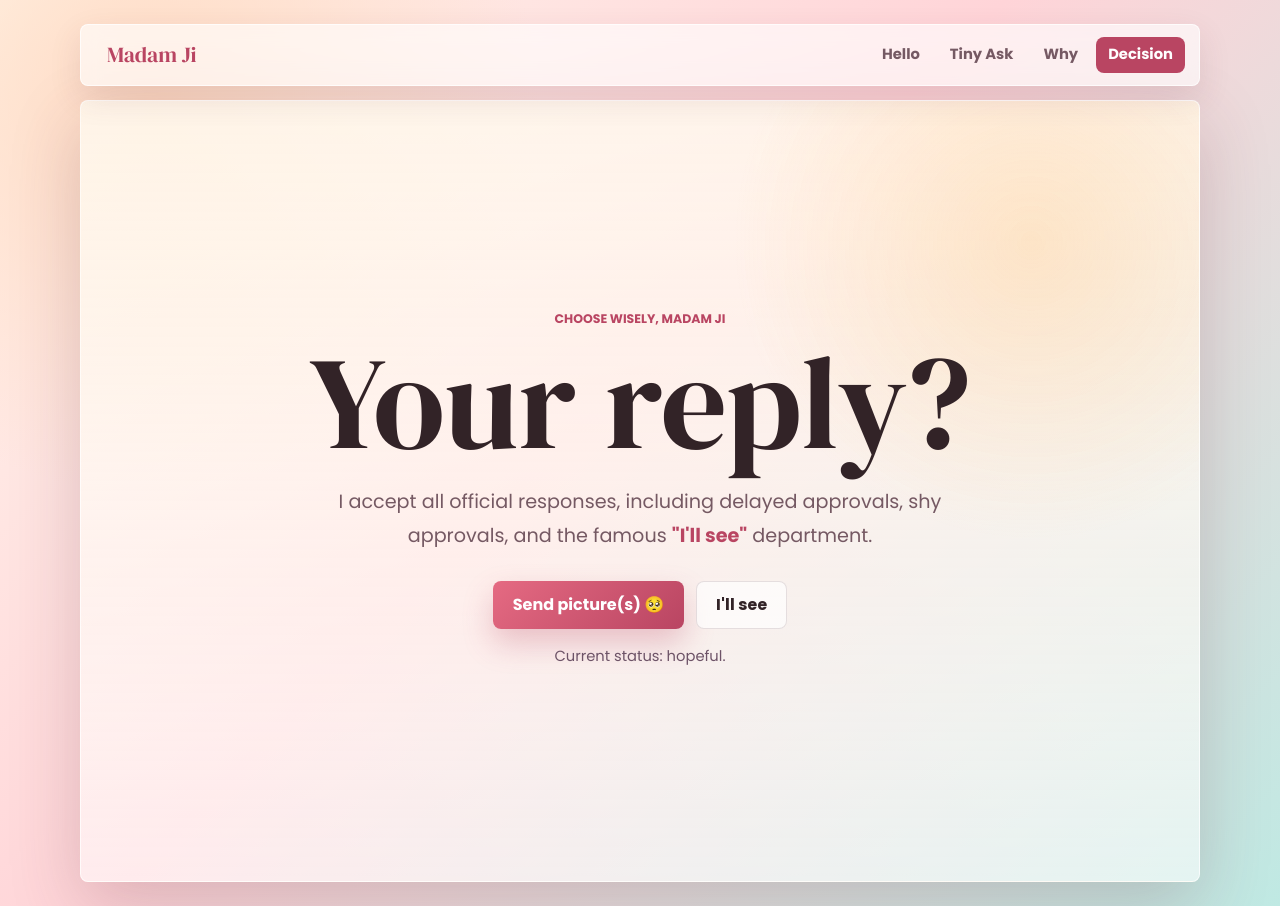
==== reply.html @ c01b5b49 "initial commit" ====
<!DOCTYPE html>
<html lang="en">
  <head>
    <meta charset="UTF-8" />
    <meta name="viewport" content="width=device-width, initial-scale=1.0" />
    <meta name="theme-color" content="#fff8ed" />
    <meta name="apple-mobile-web-app-capable" content="yes" />
    <title>Reply</title>
    <link rel="preconnect" href="https://fonts.googleapis.com" />
    <link rel="preconnect" href="https://fonts.gstatic.com" crossorigin />
    <link
      href="https://fonts.googleapis.com/css2?family=DM+Serif+Display&family=Poppins:wght@400;500;600;700&display=swap"
      rel="stylesheet"
    />
    <link rel="stylesheet" href="./styles.css" />
  </head>
  <body>
    <main class="page">
      <nav class="nav" aria-label="Pages">
        <a class="brand" href="./index.html">Madam Ji</a>
        <div>
          <a href="./index.html">Hello</a>
          <a href="./ask.html">Tiny Ask</a>
          <a href="./reasons.html">Why</a>
          <a aria-current="page" href="./reply.html">Decision</a>
        </div>
      </nav>

      <section class="panel reply-panel">
        <p class="kicker">Choose wisely, madam ji</p>
        <h1>Your reply?</h1>
        <p class="message">
          I accept all official responses, including delayed approvals, shy
          approvals, and the famous <span>"I'll see"</span> department.
        </p>
        <div class="actions">
          <a
            class="button primary"
            href="https://wa.me/"
            target="_blank"
            rel="noopener"
            >Send picture(s) 🥺</a
          >
          <button class="button secondary" type="button" id="maybeButton">
            I'll see
          </button>
        </div>
        <p class="tiny" id="tinyLine">Current status: hopeful.</p>
      </section>
    </main>

    <div class="cute-popup" id="cutePopup" aria-hidden="true" hidden>
      <div
        class="popup-card"
        role="dialog"
        aria-modal="true"
        aria-labelledby="popupTitle"
        aria-describedby="popupLine"
      >
        <button
          class="popup-close"
          type="button"
          id="popupClose"
          aria-label="Close"
        >
          x
        </button>
        <p class="popup-kicker" id="popupTitle">Official "I'll see" response</p>
        <p class="popup-line" id="popupLine">Hope has entered the chat.</p>
        <div class="popup-actions">
          <a
            class="button primary"
            target="_blank"
            rel="noopener"
            href="https://wa.me/"
            >Send picture(s) 🥺</a
          >
          <button class="button secondary" type="button" id="popupMaybeButton">
            I'll see
          </button>
        </div>
      </div>
    </div>

    <script src="./script.js"></script>
  </body>
</html>
---- styles.css ----
:root {
  --ink: #322327;
  --muted: #755963;
  --rose: #e56a82;
  --rose-dark: #b94562;
  --gold: #f4b65d;
  --cream: #fff8ed;
  --peach: #ffd8bf;
  --aqua: #7ecdc4;
  --blue: #1f6f8b;
  --white: #ffffff;
  --shadow: 0 24px 70px rgba(100, 48, 63, 0.22);
}

* {
  box-sizing: border-box;
}

html {
  min-height: 100%;
  -webkit-text-size-adjust: 100%;
  text-size-adjust: 100%;
}

body {
  min-height: 100vh;
  min-height: 100dvh;
  margin: 0;
  padding: env(safe-area-inset-top) env(safe-area-inset-right) env(safe-area-inset-bottom) env(safe-area-inset-left);
  color: var(--ink);
  font-family: "Poppins", system-ui, -apple-system, BlinkMacSystemFont, "Segoe UI", sans-serif;
  background:
    radial-gradient(circle at 12% 12%, rgba(255, 216, 191, 0.9), transparent 28%),
    linear-gradient(135deg, #fff8ed 0%, #ffd4d8 46%, #bfe9e3 100%);
  -webkit-font-smoothing: antialiased;
  text-rendering: geometricPrecision;
}

button,
a {
  -webkit-tap-highlight-color: rgba(185, 69, 98, 0.18);
}

.page {
  width: min(1120px, calc(100% - 32px));
  margin: 0 auto;
  padding: 24px 0;
}

.nav {
  display: flex;
  position: relative;
  z-index: 5;
  align-items: center;
  justify-content: space-between;
  gap: 14px;
  margin-bottom: 14px;
  padding: 12px 14px;
  border: 1px solid rgba(255, 255, 255, 0.72);
  border-radius: 8px;
  background: rgba(255, 255, 255, 0.62);
  box-shadow: 0 12px 32px rgba(100, 48, 63, 0.12);
  -webkit-backdrop-filter: blur(10px);
  backdrop-filter: blur(10px);
}

.nav div {
  display: flex;
  flex-wrap: wrap;
  justify-content: flex-end;
  gap: 6px;
}

.nav a {
  display: inline-flex;
  align-items: center;
  min-height: 36px;
  padding: 0 12px;
  border-radius: 8px;
  color: var(--muted);
  font-size: 0.92rem;
  font-weight: 700;
  text-decoration: none;
}

.nav a[aria-current="page"] {
  color: var(--white);
  background: var(--rose-dark);
}

.nav .brand {
  color: var(--rose-dark);
  font-family: "DM Serif Display", Georgia, serif;
  font-size: 1.35rem;
  font-weight: 400;
}

.hero {
  position: relative;
  display: grid;
  min-height: calc(100vh - 118px);
  overflow: hidden;
  border: 1px solid rgba(255, 255, 255, 0.72);
  border-radius: 8px;
  background: linear-gradient(180deg, rgba(255, 248, 237, 0.82), rgba(255, 255, 255, 0.48));
  box-shadow: var(--shadow);
}

.panel {
  min-height: calc(100vh - 118px);
  padding: clamp(34px, 7vw, 78px);
  border: 1px solid rgba(255, 255, 255, 0.72);
  border-radius: 8px;
  background:
    radial-gradient(circle at 85% 18%, rgba(255, 189, 104, 0.28), transparent 26%),
    linear-gradient(180deg, rgba(255, 248, 237, 0.86), rgba(255, 255, 255, 0.54));
  box-shadow: var(--shadow);
  text-align: center;
}

.panel h1 {
  max-width: 760px;
  margin-right: auto;
  margin-left: auto;
}

.panel > .button {
  margin-top: 30px;
}

.reply-panel {
  display: grid;
  align-content: center;
}

.skyline {
  position: absolute;
  inset: 0;
  overflow: hidden;
  background: linear-gradient(180deg, rgba(255, 239, 218, 0.3), rgba(126, 205, 196, 0.35));
}

.sun {
  position: absolute;
  top: 76px;
  right: 14%;
  width: 120px;
  aspect-ratio: 1;
  border-radius: 50%;
  background: #ffbd68;
  box-shadow: 0 0 0 16px rgba(255, 189, 104, 0.18);
}

.cloud,
.tower,
.dome,
.sea {
  position: absolute;
  display: block;
}

.cloud {
  width: 124px;
  height: 34px;
  border-radius: 999px;
  background: rgba(255, 255, 255, 0.72);
}

.cloud::before,
.cloud::after {
  content: "";
  position: absolute;
  bottom: 8px;
  border-radius: 50%;
  background: inherit;
}

.cloud::before {
  left: 20px;
  width: 44px;
  height: 44px;
}

.cloud::after {
  right: 22px;
  width: 58px;
  height: 58px;
}

.cloud-one {
  top: 92px;
  left: 10%;
}

.cloud-two {
  top: 158px;
  right: 25%;
  width: 92px;
  transform: scale(0.82);
  opacity: 0.68;
}

.tower {
  bottom: 96px;
  width: 84px;
  height: 224px;
  border-radius: 42px 42px 0 0;
  background: linear-gradient(180deg, #8a5a69, #4f566f);
}

.tower::before {
  content: "";
  position: absolute;
  left: 50%;
  bottom: 100%;
  width: 18px;
  height: 64px;
  transform: translateX(-50%);
  border-radius: 14px 14px 0 0;
  background: #4f566f;
}

.tower::after {
  content: "";
  position: absolute;
  inset: 38px 18px auto;
  height: 128px;
  background-image: radial-gradient(circle, rgba(255, 248, 237, 0.7) 2px, transparent 3px);
  background-size: 18px 22px;
}

.tower-one {
  left: 8%;
}

.tower-two {
  right: 8%;
  height: 188px;
  width: 74px;
  opacity: 0.9;
}

.dome {
  left: 50%;
  bottom: 96px;
  width: 240px;
  height: 148px;
  transform: translateX(-50%);
  border-radius: 120px 120px 0 0;
  background: linear-gradient(180deg, #b94562, #6d5367);
}

.dome::before,
.dome::after {
  content: "";
  position: absolute;
  bottom: 0;
  width: 72px;
  height: 96px;
  border-radius: 40px 40px 0 0;
  background: #74546a;
}

.dome::before {
  left: -46px;
}

.dome::after {
  right: -46px;
}

.sea {
  left: -8%;
  right: -8%;
  height: 128px;
  border-radius: 50% 50% 0 0;
  background: rgba(31, 111, 139, 0.92);
}

.sea-one {
  bottom: -58px;
}

.sea-two {
  bottom: -28px;
  opacity: 0.7;
  background: rgba(126, 205, 196, 0.8);
}

.content {
  position: relative;
  z-index: 1;
  align-self: center;
  width: min(680px, calc(100% - 32px));
  margin: 0 auto;
  padding: 48px 0 152px;
  text-align: center;
}

.kicker {
  margin: 0 0 14px;
  color: var(--rose-dark);
  font-size: 0.78rem;
  font-weight: 700;
  letter-spacing: 0;
  text-transform: uppercase;
}

h1 {
  margin: 0;
  font-family: "DM Serif Display", Georgia, serif;
  font-size: clamp(4rem, 12vw, 8.2rem);
  font-weight: 400;
  line-height: 0.9;
}

.message {
  max-width: 610px;
  margin: 24px auto 0;
  color: var(--muted);
  font-size: clamp(1rem, 2vw, 1.2rem);
  line-height: 1.75;
}

.message span {
  color: var(--rose-dark);
  font-weight: 700;
}

.memory-line {
  width: min(560px, 100%);
  margin: 18px auto 0;
  padding: 14px 16px;
  border-left: 4px solid var(--gold);
  border-radius: 8px;
  color: #563e47;
  background: rgba(255, 255, 255, 0.58);
  line-height: 1.65;
  text-align: left;
}

.countdown {
  width: min(620px, 100%);
  margin: 18px auto 0;
  padding: 16px;
  border: 1px solid rgba(244, 182, 93, 0.42);
  border-radius: 8px;
  background: rgba(255, 255, 255, 0.62);
}

.countdown-label {
  margin: 0 0 10px;
  color: var(--rose-dark);
  font-size: 0.78rem;
  font-weight: 800;
  text-transform: uppercase;
}

.countdown-grid {
  display: grid;
  grid-template-columns: repeat(4, 1fr);
  gap: 10px;
}

.countdown-grid span {
  display: grid;
  min-height: 76px;
  align-content: center;
  border-radius: 8px;
  color: var(--muted);
  background: rgba(255, 248, 237, 0.82);
  font-size: 0.8rem;
  font-weight: 700;
}

.countdown-grid strong {
  display: block;
  color: var(--ink);
  font-family: "DM Serif Display", Georgia, serif;
  font-size: clamp(1.7rem, 5vw, 2.5rem);
  font-weight: 400;
  line-height: 1;
}

.note {
  width: min(560px, 100%);
  margin: 28px auto 0;
  padding: 18px 22px;
  border: 1px solid rgba(229, 106, 130, 0.24);
  border-radius: 8px;
  background: rgba(255, 255, 255, 0.56);
  -webkit-backdrop-filter: blur(10px);
  backdrop-filter: blur(10px);
}

.note p {
  margin: 0;
  color: #563e47;
  line-height: 1.65;
}

.actions {
  display: flex;
  justify-content: center;
  flex-wrap: wrap;
  gap: 12px;
  margin-top: 28px;
}

.button {
  display: inline-flex;
  align-items: center;
  justify-content: center;
  min-height: 48px;
  padding: 0 20px;
  border: 0;
  border-radius: 8px;
  color: var(--ink);
  font: inherit;
  font-weight: 700;
  text-decoration: none;
  cursor: pointer;
  transition: transform 180ms ease, box-shadow 180ms ease, background 180ms ease;
}

.button:hover,
.button:focus-visible {
  transform: translateY(-2px);
}

.primary {
  color: var(--white);
  background: linear-gradient(135deg, var(--rose), var(--rose-dark));
  box-shadow: 0 14px 30px rgba(185, 69, 98, 0.28);
}

.secondary {
  background: rgba(255, 255, 255, 0.7);
  box-shadow: inset 0 0 0 1px rgba(117, 89, 99, 0.18);
}

.tiny {
  min-height: 24px;
  margin: 18px 0 0;
  color: #6d5367;
  font-size: 0.92rem;
}

.cute-popup {
  position: fixed;
  inset: 0;
  z-index: 20;
  display: grid;
  place-items: center;
  padding: 18px;
  background: rgba(50, 35, 39, 0.36);
}

.cute-popup[hidden] {
  display: none;
}

.popup-card {
  position: relative;
  width: min(420px, 100%);
  padding: 30px 22px 24px;
  border: 1px solid rgba(255, 255, 255, 0.86);
  border-radius: 8px;
  background:
    radial-gradient(circle at 20% 12%, rgba(255, 189, 104, 0.38), transparent 28%),
    linear-gradient(180deg, rgba(255, 248, 237, 0.98), rgba(255, 233, 236, 0.98));
  box-shadow: 0 24px 80px rgba(50, 35, 39, 0.28);
  text-align: center;
  animation: popupIn 220ms ease-out;
}

.popup-card::before {
  content: "";
  position: absolute;
  top: -16px;
  left: 50%;
  width: 34px;
  height: 34px;
  transform: translateX(-50%) rotate(45deg);
  border-radius: 8px 0 8px 0;
  background: var(--rose);
  box-shadow:
    -16px 16px 0 -5px var(--gold),
    16px 16px 0 -5px var(--aqua);
}

.popup-close {
  position: absolute;
  top: 10px;
  right: 10px;
  display: inline-grid;
  place-items: center;
  width: 34px;
  height: 34px;
  border: 0;
  border-radius: 50%;
  color: var(--muted);
  background: rgba(255, 255, 255, 0.72);
  font: inherit;
  font-weight: 800;
  line-height: 1;
  cursor: pointer;
}

.popup-kicker {
  margin: 8px 0 10px;
  color: var(--rose-dark);
  font-size: 0.78rem;
  font-weight: 800;
  text-transform: uppercase;
}

.popup-line {
  min-height: 72px;
  margin: 0 auto;
  color: var(--ink);
  font-family: "DM Serif Display", Georgia, serif;
  font-size: clamp(1.7rem, 7vw, 2.45rem);
  line-height: 1.1;
}

.popup-actions {
  display: grid;
  grid-template-columns: 1fr;
  gap: 10px;
  margin-top: 22px;
}

.popup-actions .button {
  width: 100%;
}

body.popup-open {
  overflow: hidden;
}

@keyframes popupIn {
  from {
    opacity: 0;
    transform: translateY(16px) scale(0.96);
  }

  to {
    opacity: 1;
    transform: translateY(0) scale(1);
  }
}

.promises {
  display: grid;
  grid-template-columns: repeat(3, 1fr);
  gap: 14px;
  padding: 14px 0 0;
}

.promises article {
  min-height: 166px;
  padding: 22px;
  border-radius: 8px;
  background: rgba(255, 255, 255, 0.72);
  box-shadow: 0 12px 32px rgba(100, 48, 63, 0.12);
}

.promises span {
  color: var(--rose-dark);
  font-weight: 800;
}

.promises h2 {
  margin: 10px 0 8px;
  font-size: 1rem;
}

.promises p {
  margin: 0;
  color: var(--muted);
  line-height: 1.6;
}

@media (max-width: 760px) {
  .page {
    width: min(100% - 20px, 520px);
    padding: 10px 0;
  }

  .nav {
    align-items: flex-start;
    flex-direction: column;
  }

  .nav div {
    justify-content: flex-start;
  }

  .hero {
    min-height: calc(100vh - 108px);
  }

  .panel {
    min-height: calc(100vh - 108px);
    padding: 30px 16px;
  }

  .sun {
    top: 54px;
    right: 8%;
    width: 76px;
  }

  .tower {
    bottom: 82px;
    width: 54px;
    height: 152px;
  }

  .tower-two {
    width: 48px;
    height: 130px;
  }

  .dome {
    bottom: 82px;
    width: 160px;
    height: 98px;
  }

  .dome::before,
  .dome::after {
    width: 48px;
    height: 66px;
  }

  .dome::before {
    left: -28px;
  }

  .dome::after {
    right: -28px;
  }

  .content {
    padding-top: 96px;
    padding-bottom: 138px;
  }

  h1 {
    font-size: clamp(3.6rem, 18vw, 5.6rem);
  }

  .message {
    line-height: 1.65;
  }

  .actions {
    align-items: stretch;
    flex-direction: column;
  }

  .button {
    width: 100%;
  }

  .countdown-grid {
    grid-template-columns: repeat(2, 1fr);
  }

  .promises {
    grid-template-columns: 1fr;
  }

  .popup-card {
    padding: 28px 18px 20px;
  }
}

@media (prefers-reduced-motion: reduce) {
  *,
  *::before,
  *::after {
    scroll-behavior: auto !important;
    animation-duration: 1ms !important;
    transition-duration: 1ms !important;
  }
}
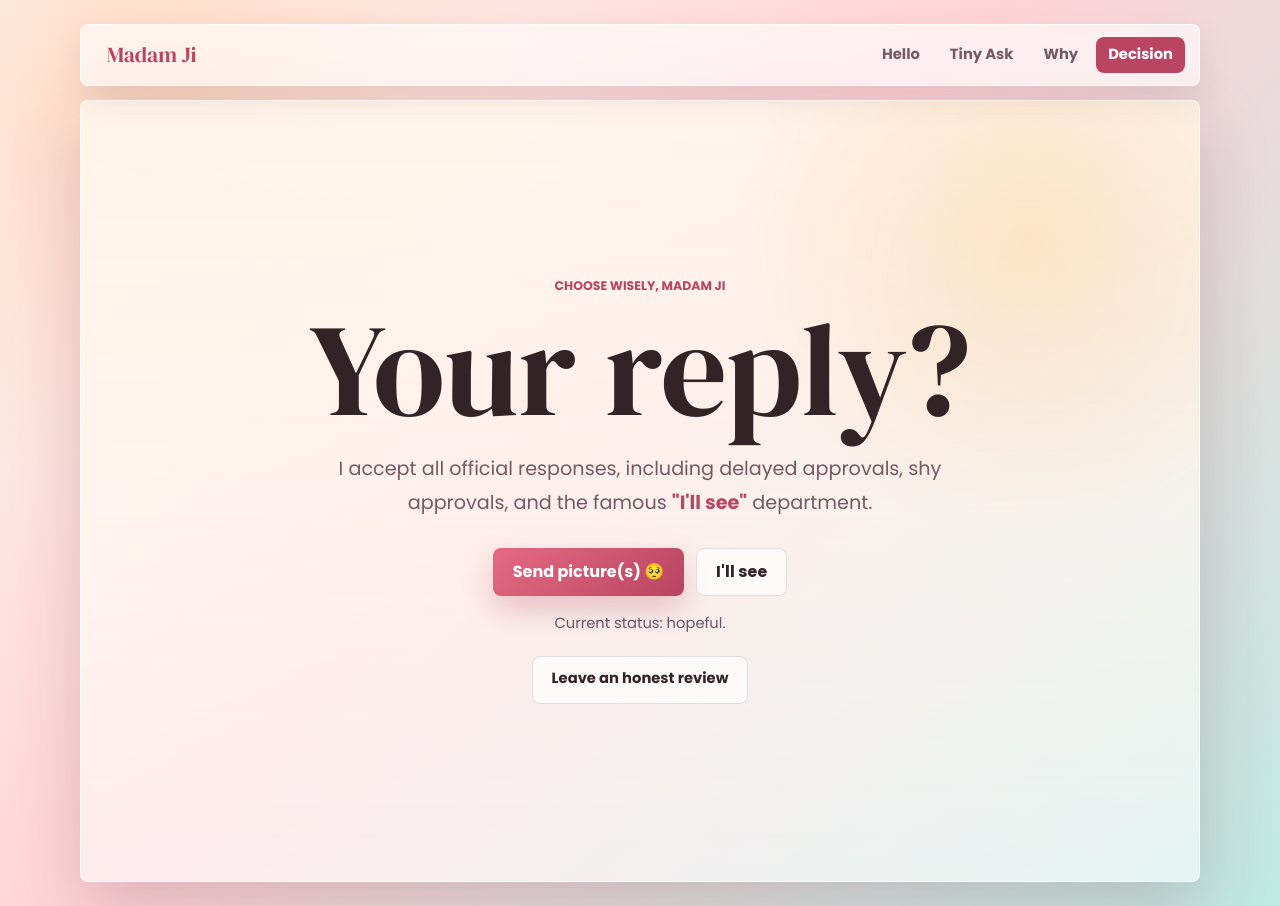
==== commit 7de69723: "added feedback functionality" ====
--- a/reply.html
+++ b/reply.html
@@ -1,4 +1,4 @@
-<!DOCTYPE html>
+<!doctype html>
 <html lang="en">
   <head>
     <meta charset="UTF-8" />
@@ -46,6 +46,11 @@
           </button>
         </div>
         <p class="tiny" id="tinyLine">Current status: hopeful.</p>
+        <p class="tiny" id="tinyLine">
+          <a class="button secondary" href="./feedback.html">
+            Leave an honest review
+          </a>
+        </p>
       </section>
     </main>
 
